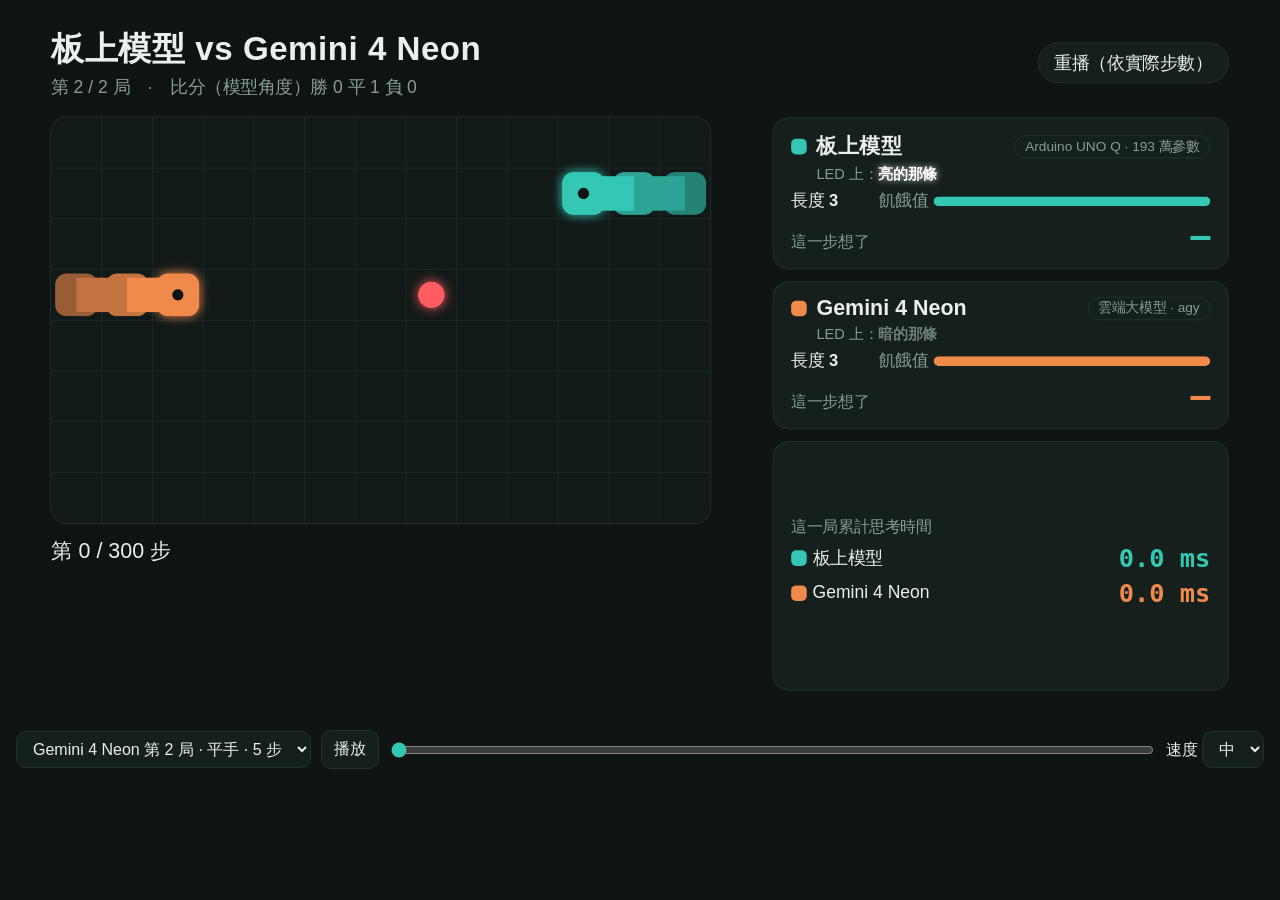
==== pc/replay_web/index.html @ 6e9355e6 "貪食蛇 AI 對戰：板上強化學習模型 vs 規則 AI、Gemini、Claude Opus - snake_duel.py：GPU 批次環境＋PPO 自我對弈＋對手池（Colab A100 訓練 7" ====
<!doctype html>
<html lang="zh-Hant">
<head>
<meta charset="utf-8">
<meta name="viewport" content="width=device-width, initial-scale=1, viewport-fit=cover">
<title>貪食蛇 AI 對戰重播</title>
<meta name="claude:viewport-fit-sides" content="cover">
<link rel="stylesheet" href="style.css">
</head>
<body>
<div id="wrap"><div id="stage">
  <header>
    <div class="titles">
      <h1 id="title">板上模型 vs 對手</h1>
      <div id="subtitle" class="muted">第 1 局</div>
    </div>
    <div id="badge" class="badge">重播</div>
  </header>

  <section class="boardWrap">
    <canvas id="board" width="1352" height="832"></canvas>
    <div id="banner" class="banner hidden"></div>
    <div class="boardFoot">
      <span id="stepText">第 0 / 300 步</span>
      <span id="clockText" class="muted"></span>
    </div>
  </section>

  <aside class="side">
    <div class="card" id="cardModel">
      <div class="who"><i class="chip model"></i><b id="nameModel">板上模型</b><span class="tag">Arduino UNO Q · 193 萬參數</span></div>
      <div class="led muted">LED 上：<b class="ledBright">亮的那條</b></div>
      <div class="row"><span>長度 <b id="lenModel">3</b></span><span class="muted">飢餓值</span><div class="bar"><div id="hpModel" class="fill model"></div></div></div>
      <div class="think"><span class="muted">這一步想了</span><span id="msModel" class="num model">–</span></div>
    </div>
    <div class="card" id="cardOpp">
      <div class="who"><i class="chip opp"></i><b id="nameOpp">對手</b><span id="tagOpp" class="tag">雲端</span></div>
      <div class="led muted">LED 上：<b class="ledDim">暗的那條</b></div>
      <div class="row"><span>長度 <b id="lenOpp">3</b></span><span class="muted">飢餓值</span><div class="bar"><div id="hpOpp" class="fill opp"></div></div></div>
      <div class="think"><span class="muted">這一步想了</span><span id="msOpp" class="num opp">–</span></div>
    </div>
    <div id="pip" class="pip hidden"><span>LED 實拍</span></div>
    <div id="sum" class="card sum">
      <div class="muted">這一局累計思考時間</div>
      <div class="sumRow"><i class="chip model"></i><span>板上模型</span><b id="sumModel" class="num model">0 ms</b></div>
      <div class="sumRow"><i class="chip opp"></i><span id="sumOppName">對手</span><b id="sumOpp" class="num opp">0 ms</b></div>
      <div id="ratio" class="ratio muted"></div>
    </div>
  </aside>

  <div id="caption" class="caption hidden"></div>
  <div class="filmBand">
    <div class="card">
      <div class="muted" style="font-size:14px">LED 矩陣上</div>
      <div class="legendRow"><i class="ledDot bright"></i><span>亮的那條 = <b class="model">板上模型</b></span></div>
      <div class="legendRow"><i class="ledDot dim"></i><span>暗的那條 = <b class="opp" id="bandOpp">對手</b></span></div>
    </div>
    <div class="hole">板子擺這裡</div>
    <div class="card" id="bandSum">
      <div class="muted" style="font-size:14px">這一局累計思考時間</div>
      <div class="sumRow"><i class="chip model"></i><span>板上模型</span><b id="bandSumModel" class="num model" style="font-size:24px">0 ms</b></div>
      <div class="sumRow"><i class="chip opp"></i><span id="bandSumOppName">對手</span><b id="bandSumOpp" class="num opp" style="font-size:24px">0 ms</b></div>
    </div>
  </div>
</div></div>

<div id="filmCtl">
  <h3>LED 實機重播</h3>
  <div class="row2"><select id="filmGame"></select></div>
  <div class="row2"><label>每步 <input id="filmStep" type="number" min="0.25" max="2" step="0.05" value="0.5"> 秒</label></div>
  <button class="go" id="filmGo">開始（倒數 3 秒）</button>
  <small id="filmMsg">選一局，按開始：板子照紀錄重播這局，螢幕同步顯示。播完會自動回到這裡。按 F11 全螢幕。</small>
</div>
<div id="count"></div>

<div id="controls">
  <select id="gameSel"></select>
  <button id="playBtn">播放</button>
  <input id="scrub" type="range" min="0" max="0" value="0">
  <label>速度 <select id="speedSel"><option value="0.12">快</option><option value="0.3" selected>中</option><option value="0.7">慢</option></select></label>
</div>

<script src="scene.js"></script>
<script src="replay.js"></script>
</body>
</html>
---- pc/replay_web/style.css ----
:root {
  color-scheme: dark;   /* 刻意只做深色：跟 LED 實拍的暗背景搭 */
  --bg: #0d1412;
  --panel: #151f1c;
  --line: #24312d;
  --ink: #e9f0ed;
  --muted: #8a9c97;
  --model: #33c7b4;
  --opp: #f08a4b;
  --food: #ff5d61;
  --cell: #111a18;
  --grid: #1c2724;
}
* { box-sizing: border-box; }
html, body { margin: 0; background: var(--bg); color: var(--ink);
  font-family: "Microsoft JhengHei", "Noto Sans TC", "PingFang TC", sans-serif; }
.muted { color: var(--muted); }
.hidden { display: none !important; }

#wrap { margin: 0 auto; overflow: hidden; }
#stage { position: relative; width: 1280px; height: 720px; overflow: hidden; background: var(--bg); transform-origin: top left;
  display: grid; grid-template-columns: 712px 1fr; grid-template-rows: 96px 1fr; gap: 0 28px; padding: 0 36px 28px; }
header { grid-column: 1 / 3; display: flex; align-items: center; justify-content: space-between; }
h1 { margin: 0; font-size: 34px; letter-spacing: 0.5px; }
#subtitle { font-size: 18px; margin-top: 4px; }
.badge { font-size: 18px; padding: 8px 16px; border-radius: 999px; border: 1px solid var(--line); background: var(--panel); }
.badge.ff { border-color: var(--opp); color: var(--opp); }

.boardWrap { position: relative; }
#board { width: 676px; height: 416px; border-radius: 16px; display: block; margin-top: 8px;
  box-shadow: 0 0 0 1px var(--line); }
.boardFoot { display: flex; justify-content: space-between; width: 676px; margin-top: 14px; font-size: 22px; }
.banner { position: absolute; left: 338px; top: 216px; transform: translate(-50%, -50%);
  background: rgba(8, 12, 11, 0.92); border: 1px solid var(--line); border-radius: 18px;
  padding: 22px 40px; font-size: 34px; font-weight: 700; text-align: center; white-space: nowrap; }
.banner small { display: block; font-size: 20px; font-weight: 400; color: var(--muted); margin-top: 6px; }

.side { display: flex; flex-direction: column; gap: 12px; padding-top: 8px; }
.card { background: var(--panel); border: 1px solid var(--line); border-radius: 16px; padding: 14px 18px; }
.who { display: flex; align-items: center; gap: 10px; font-size: 22px; }
.tag { margin-left: auto; font-size: 14px; color: var(--muted); border: 1px solid var(--line); border-radius: 999px; padding: 2px 10px; }
.chip { width: 16px; height: 16px; border-radius: 5px; display: inline-block; }
.chip.model { background: var(--model); }
.chip.opp { background: var(--opp); }
.led { font-size: 15px; margin: 4px 0 6px 26px; }
.ledBright { color: #fff; text-shadow: 0 0 8px rgba(255,255,255,0.8); }
.ledDim { color: #6f7f7a; }
.row { display: grid; grid-template-columns: 90px 56px 1fr; align-items: center; font-size: 17px; }
.bar { height: 10px; background: #0f1715; border-radius: 6px; overflow: hidden; }
.fill { height: 100%; border-radius: 6px; }
.fill.model { background: var(--model); }
.fill.opp { background: var(--opp); }
.think { display: flex; align-items: baseline; justify-content: space-between; margin-top: 4px; font-size: 16px; }
.num { font-family: "Cascadia Mono", Consolas, monospace; font-weight: 700; font-size: 34px; }
.num.model { color: var(--model); }
.num.opp { color: var(--opp); }

.pip { flex: 1; border-radius: 16px; border: 1px dashed var(--line); display: flex; align-items: flex-end; padding: 10px 14px; font-size: 14px; color: var(--muted); }
.sum { flex: 1; display: flex; flex-direction: column; justify-content: center; gap: 6px; }
.sumRow { display: grid; grid-template-columns: 22px 1fr auto; align-items: center; font-size: 18px; }
.sumRow .num { font-size: 26px; }
.ratio { font-size: 16px; margin-top: 2px; }

.caption { position: absolute; left: 36px; width: 676px; top: 590px; padding: 14px 20px; border-radius: 14px;
  background: var(--panel); border: 1px solid var(--line); border-left: 4px solid var(--model); font-size: 23px; line-height: 1.45; }

body:not(.render) { padding-left: max(16px, env(safe-area-inset-left, 0px)); padding-right: max(16px, env(safe-area-inset-right, 0px)); padding-block: 16px; }
#controls { max-width: 1280px; margin: 12px auto 0; display: flex; flex-wrap: wrap; gap: 10px; align-items: center; }
#controls select { min-width: 0; max-width: 100%; }
#controls button:focus-visible, #controls select:focus-visible, #controls input:focus-visible { outline: 2px solid var(--model); outline-offset: 2px; }
#controls select, #controls button { background: var(--panel); color: var(--ink); border: 1px solid var(--line); border-radius: 10px; padding: 8px 12px; font: inherit; }
#controls input[type=range] { flex: 1 1 200px; min-width: 0; accent-color: var(--model); }
body.render #controls { display: none; }

/* ── 拍攝版面（?film=1）：螢幕前面會擺板子，所以下方正中間留空 ───────────── */
body.film { padding: 0 !important; overflow: hidden; }
body.film #controls { display: none; }
body.film #stage { display: block; }
body.film header { position: absolute; left: 40px; right: 40px; top: 18px; height: 70px; }
body.film .boardWrap { position: absolute; left: 40px; top: 104px; width: 600px; }
body.film #board { width: 572px; height: 352px; margin: 0; }
body.film .banner { left: 286px; top: 176px; }
body.film .boardFoot { width: 572px; margin-top: 10px; }
body.film .side { position: absolute; left: 660px; right: 40px; top: 96px; display: flex; flex-direction: column; gap: 12px; }
body.film .side .card { padding: 12px 18px; }
body.film #pip { display: none !important; }
body.film #sum, body.film .caption { display: none !important; }
body.film .filmBand { display: flex; }
.filmBand { display: none; position: absolute; left: 40px; right: 40px; bottom: 22px; justify-content: space-between; align-items: flex-end; pointer-events: none; }
.filmBand .card { width: 330px; }
.filmBand .hole { flex: 1; margin: 0 24px; height: 150px; border: 1px dashed transparent; }
body.film.setup .filmBand .hole { border-color: var(--line); border-radius: 16px; display: flex; align-items: center; justify-content: center; color: var(--muted); font-size: 15px; }
.legendRow { display: flex; align-items: center; gap: 10px; font-size: 17px; margin: 4px 0; }
.ledDot { width: 16px; height: 16px; border-radius: 4px; }
.ledDot.bright { background: #8fd6ff; box-shadow: 0 0 10px #8fd6ff; }
.ledDot.dim { background: #2c4a5c; }
#filmCtl { display: none; position: fixed; left: 50%; top: 50%; transform: translate(-50%, -50%); z-index: 20; background: var(--panel);
  border: 1px solid var(--line); border-radius: 16px; padding: 18px 20px; width: min(520px, 92vw); font-size: 16px; }
body.film.setup #filmCtl { display: block; }
#filmCtl h3 { margin: 0 0 10px; font-size: 18px; }
#filmCtl select, #filmCtl input, #filmCtl button { font: inherit; background: var(--bg); color: var(--ink); border: 1px solid var(--line); border-radius: 10px; padding: 8px 10px; }
#filmCtl .row2 { display: flex; gap: 10px; align-items: center; margin: 8px 0; flex-wrap: wrap; }
#filmCtl select { flex: 1; min-width: 0; }
#filmCtl button.go { background: var(--model); color: #06201c; font-weight: 700; border: 0; width: 100%; margin-top: 6px; padding: 12px; }
#filmCtl small { color: var(--muted); display: block; margin-top: 8px; line-height: 1.5; }
#count { display: none; position: fixed; inset: 0; z-index: 30; align-items: center; justify-content: center; font-size: 160px; font-weight: 800; color: var(--model); background: rgba(13, 20, 18, 0.6); }
#count.on { display: flex; }
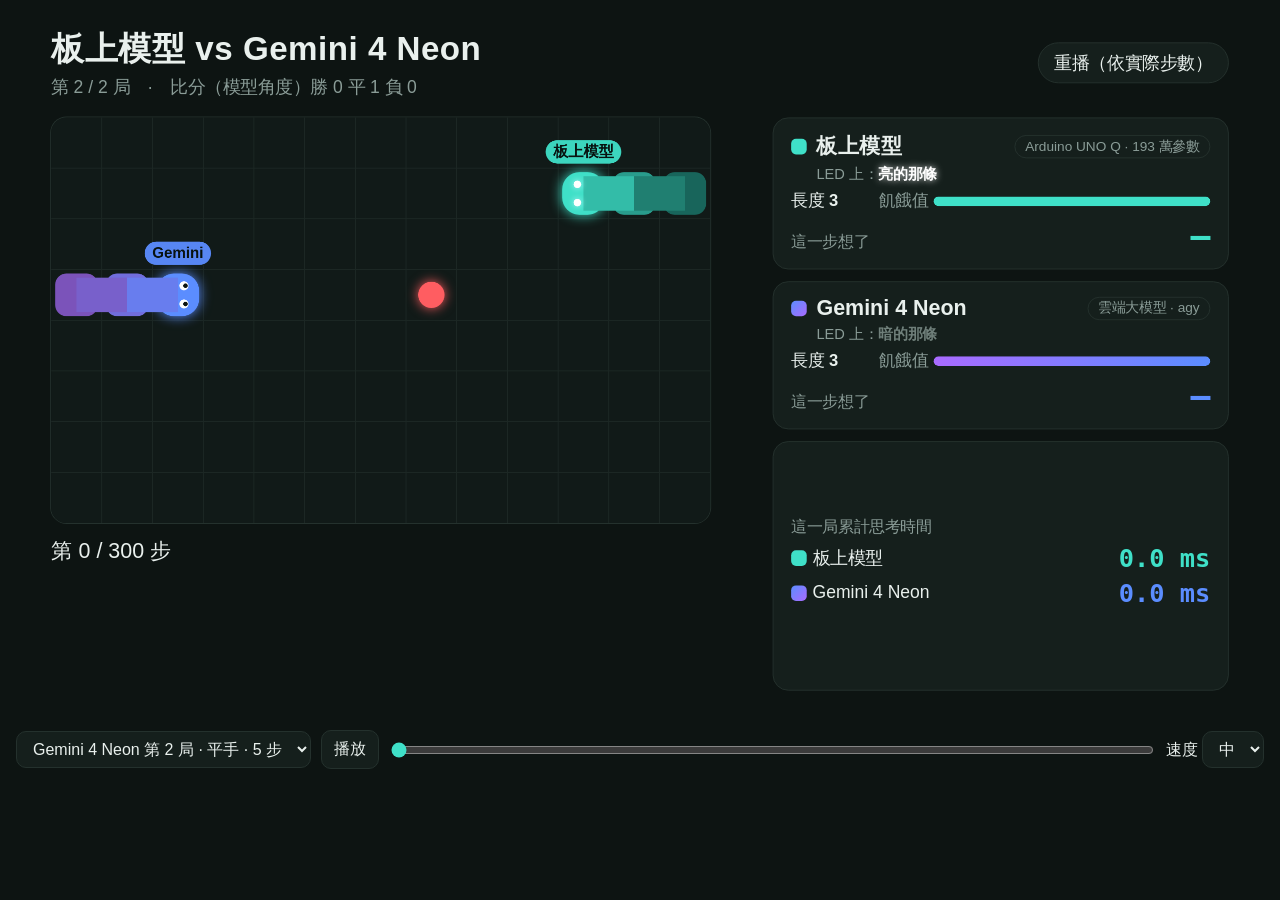
==== commit 2e33aa70: "重播網頁：每個玩家有自己的蛇造型和名牌；拍攝台加 LED 實機重播與即時對局 - 板上模型青綠色 LED 眼、Gemini 藍紫漸層、Claude 陶土橘、規則 AI 琥珀黃，頭上有名牌 - film" ====
--- a/pc/replay_web/index.html
+++ b/pc/replay_web/index.html
@@ -68,7 +68,8 @@
   <h3>LED 實機重播</h3>
   <div class="row2"><select id="filmGame"></select></div>
   <div class="row2"><label>每步 <input id="filmStep" type="number" min="0.25" max="2" step="0.05" value="0.5"> 秒</label></div>
-  <button class="go" id="filmGo">開始（倒數 3 秒）</button>
+  <button class="go" id="filmGo">重播這局（倒數 3 秒）</button>
+  <button class="go" id="filmLive" style="background:var(--panel);color:var(--ink);border:1px solid var(--line)">改打一局即時的：板上模型 vs 規則 AI</button>
   <small id="filmMsg">選一局，按開始：板子照紀錄重播這局，螢幕同步顯示。播完會自動回到這裡。按 F11 全螢幕。</small>
 </div>
 <div id="count"></div>
--- a/pc/replay_web/style.css
+++ b/pc/replay_web/style.css
@@ -5,8 +5,9 @@
   --line: #24312d;
   --ink: #e9f0ed;
   --muted: #8a9c97;
-  --model: #33c7b4;
+  --model: #3fe0c8;
   --opp: #f08a4b;
+  --opp2: #f08a4b;
   --food: #ff5d61;
   --cell: #111a18;
   --grid: #1c2724;
@@ -41,7 +42,7 @@
 .tag { margin-left: auto; font-size: 14px; color: var(--muted); border: 1px solid var(--line); border-radius: 999px; padding: 2px 10px; }
 .chip { width: 16px; height: 16px; border-radius: 5px; display: inline-block; }
 .chip.model { background: var(--model); }
-.chip.opp { background: var(--opp); }
+.chip.opp { background: linear-gradient(135deg, var(--opp), var(--opp2)); }
 .led { font-size: 15px; margin: 4px 0 6px 26px; }
 .ledBright { color: #fff; text-shadow: 0 0 8px rgba(255,255,255,0.8); }
 .ledDim { color: #6f7f7a; }
@@ -49,7 +50,7 @@
 .bar { height: 10px; background: #0f1715; border-radius: 6px; overflow: hidden; }
 .fill { height: 100%; border-radius: 6px; }
 .fill.model { background: var(--model); }
-.fill.opp { background: var(--opp); }
+.fill.opp { background: linear-gradient(90deg, var(--opp2), var(--opp)); }
 .think { display: flex; align-items: baseline; justify-content: space-between; margin-top: 4px; font-size: 16px; }
 .num { font-family: "Cascadia Mono", Consolas, monospace; font-weight: 700; font-size: 34px; }
 .num.model { color: var(--model); }
@@ -88,7 +89,7 @@
 body.film .filmBand { display: flex; }
 .filmBand { display: none; position: absolute; left: 40px; right: 40px; bottom: 22px; justify-content: space-between; align-items: flex-end; pointer-events: none; }
 .filmBand .card { width: 330px; }
-.filmBand .hole { flex: 1; margin: 0 24px; height: 150px; border: 1px dashed transparent; }
+.filmBand .hole { flex: 1; margin: 0 24px; height: 150px; border: 1px dashed transparent; color: transparent; }
 body.film.setup .filmBand .hole { border-color: var(--line); border-radius: 16px; display: flex; align-items: center; justify-content: center; color: var(--muted); font-size: 15px; }
 .legendRow { display: flex; align-items: center; gap: 10px; font-size: 17px; margin: 4px 0; }
 .ledDot { width: 16px; height: 16px; border-radius: 4px; }
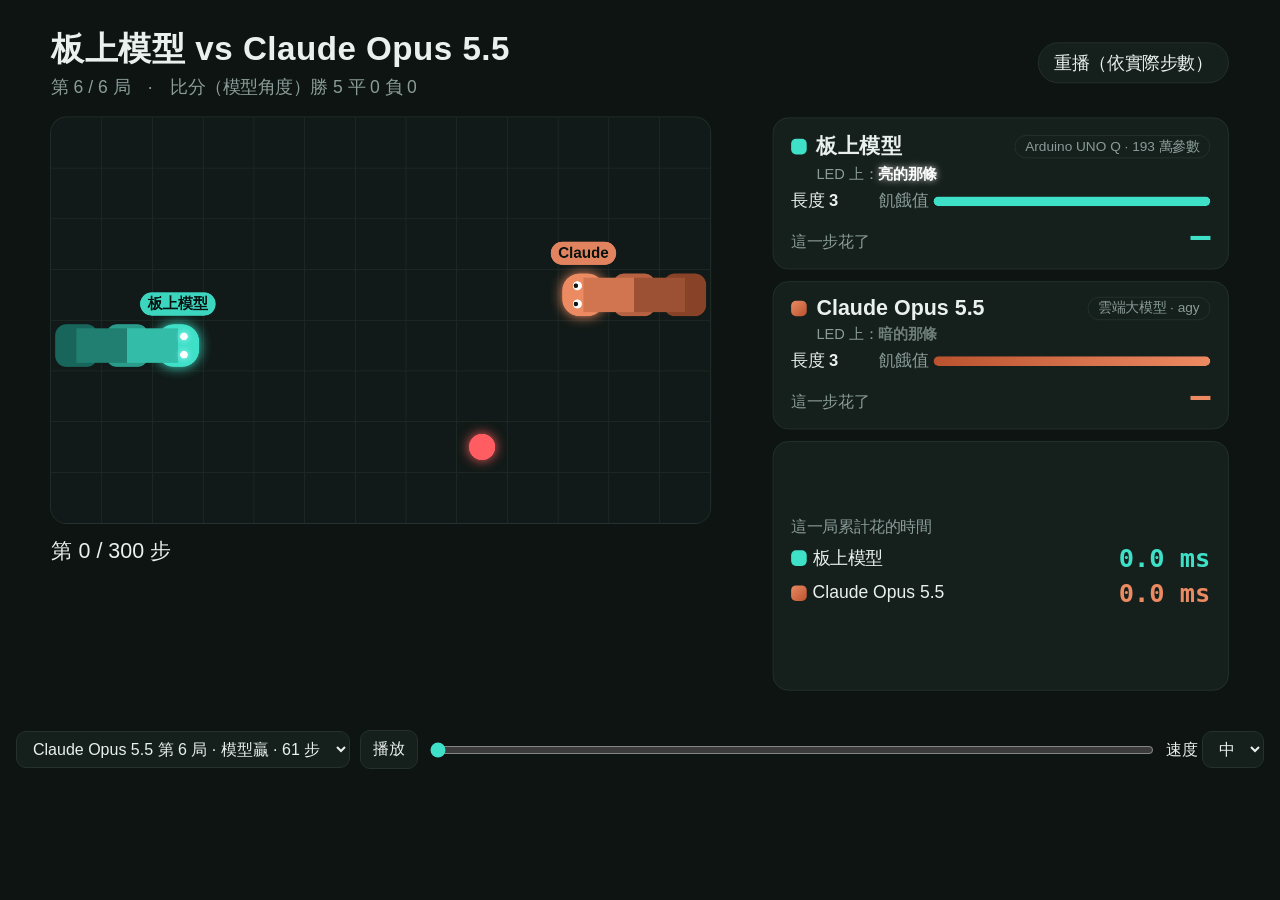
==== commit c8f13c25: "依審查修正投影片、README、影片腳本 - README：「拍 LED」改寫成實際的拍法（Opus 第 5 局即時對局；拍攝台工具最後沒用到）；12 個輸入通道列完整；補上規則 AI 怎麼運作、兩個" ====
--- a/pc/replay_web/index.html
+++ b/pc/replay_web/index.html
@@ -31,17 +31,17 @@
       <div class="who"><i class="chip model"></i><b id="nameModel">板上模型</b><span class="tag">Arduino UNO Q · 193 萬參數</span></div>
       <div class="led muted">LED 上：<b class="ledBright">亮的那條</b></div>
       <div class="row"><span>長度 <b id="lenModel">3</b></span><span class="muted">飢餓值</span><div class="bar"><div id="hpModel" class="fill model"></div></div></div>
-      <div class="think"><span class="muted">這一步想了</span><span id="msModel" class="num model">–</span></div>
+      <div class="think"><span class="muted">這一步花了</span><span id="msModel" class="num model">–</span></div>
     </div>
     <div class="card" id="cardOpp">
       <div class="who"><i class="chip opp"></i><b id="nameOpp">對手</b><span id="tagOpp" class="tag">雲端</span></div>
       <div class="led muted">LED 上：<b class="ledDim">暗的那條</b></div>
       <div class="row"><span>長度 <b id="lenOpp">3</b></span><span class="muted">飢餓值</span><div class="bar"><div id="hpOpp" class="fill opp"></div></div></div>
-      <div class="think"><span class="muted">這一步想了</span><span id="msOpp" class="num opp">–</span></div>
+      <div class="think"><span class="muted">這一步花了</span><span id="msOpp" class="num opp">–</span></div>
     </div>
     <div id="pip" class="pip hidden"><span>LED 實拍</span></div>
     <div id="sum" class="card sum">
-      <div class="muted">這一局累計思考時間</div>
+      <div class="muted">這一局累計花的時間</div>
       <div class="sumRow"><i class="chip model"></i><span>板上模型</span><b id="sumModel" class="num model">0 ms</b></div>
       <div class="sumRow"><i class="chip opp"></i><span id="sumOppName">對手</span><b id="sumOpp" class="num opp">0 ms</b></div>
       <div id="ratio" class="ratio muted"></div>
@@ -57,7 +57,7 @@
     </div>
     <div class="hole">板子擺這裡</div>
     <div class="card" id="bandSum">
-      <div class="muted" style="font-size:14px">這一局累計思考時間</div>
+      <div class="muted" style="font-size:14px">這一局累計花的時間</div>
       <div class="sumRow"><i class="chip model"></i><span>板上模型</span><b id="bandSumModel" class="num model" style="font-size:24px">0 ms</b></div>
       <div class="sumRow"><i class="chip opp"></i><span id="bandSumOppName">對手</span><b id="bandSumOpp" class="num opp" style="font-size:24px">0 ms</b></div>
     </div>
